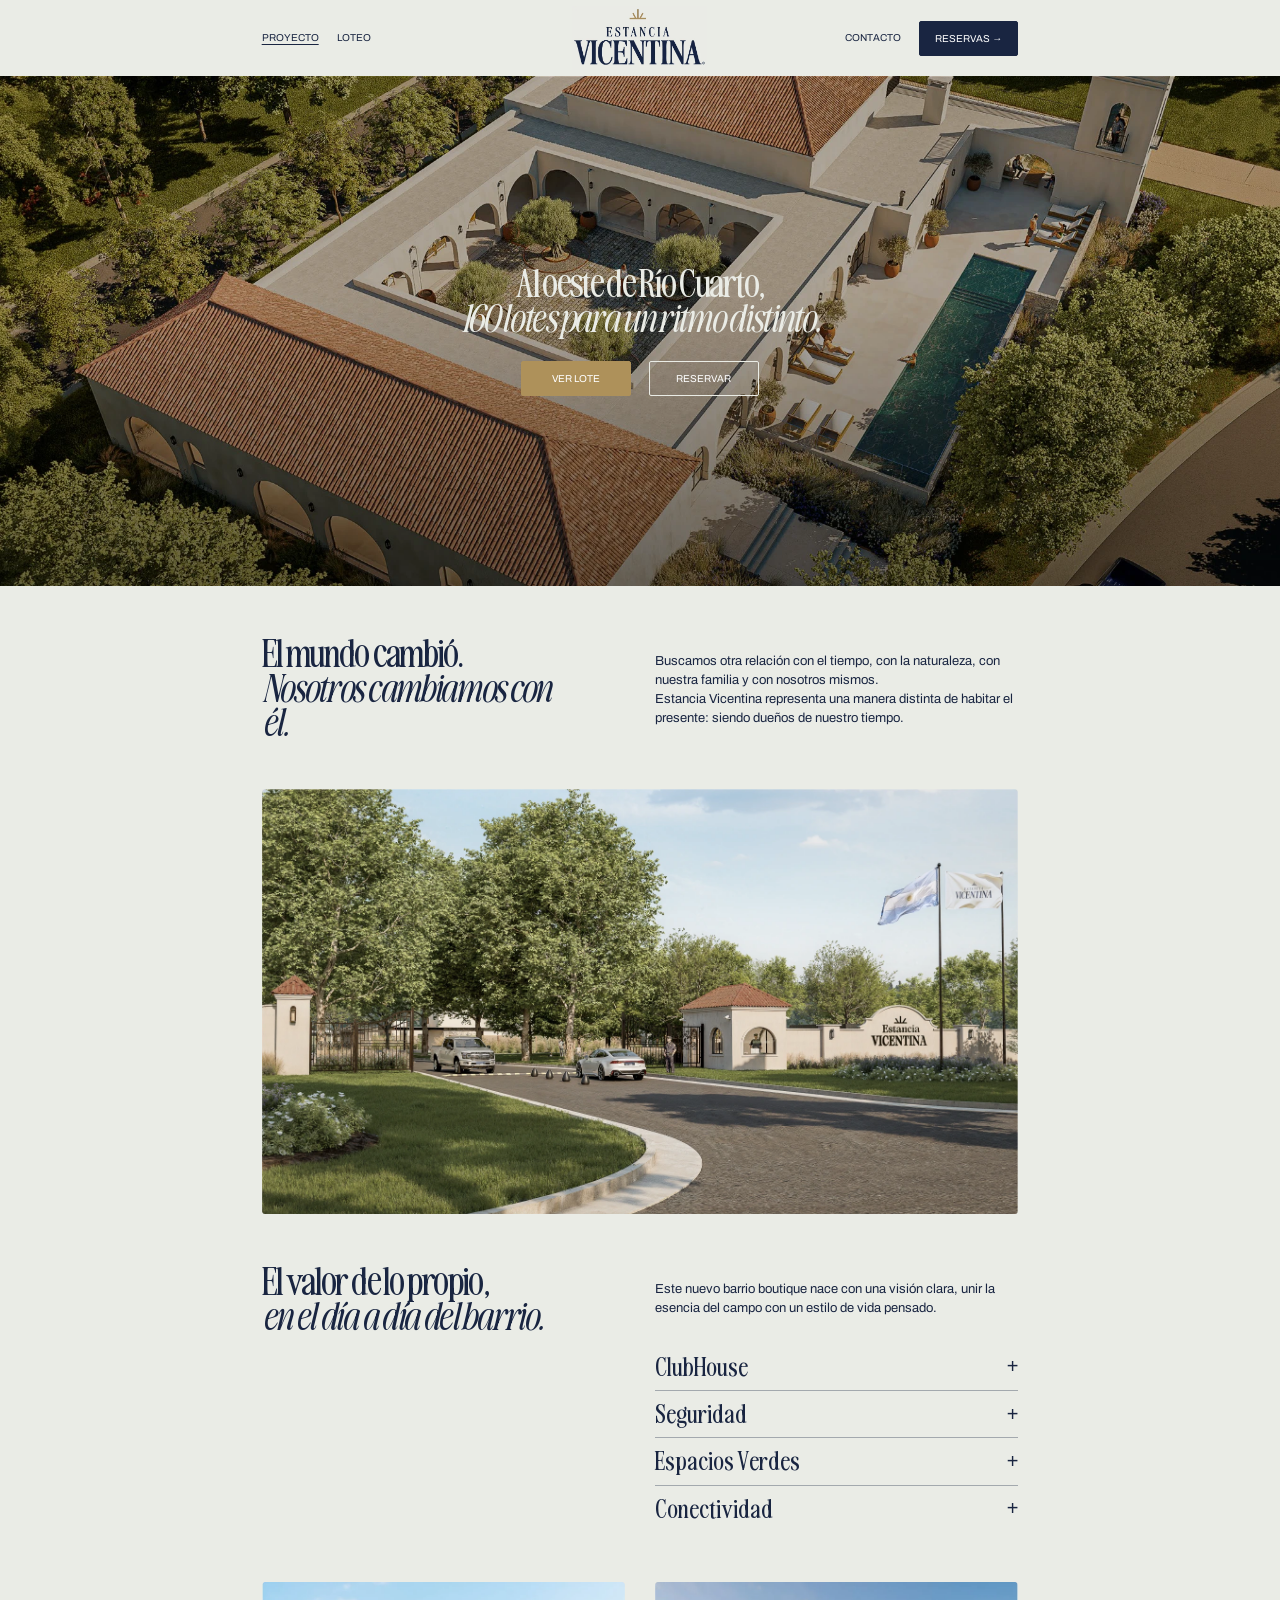
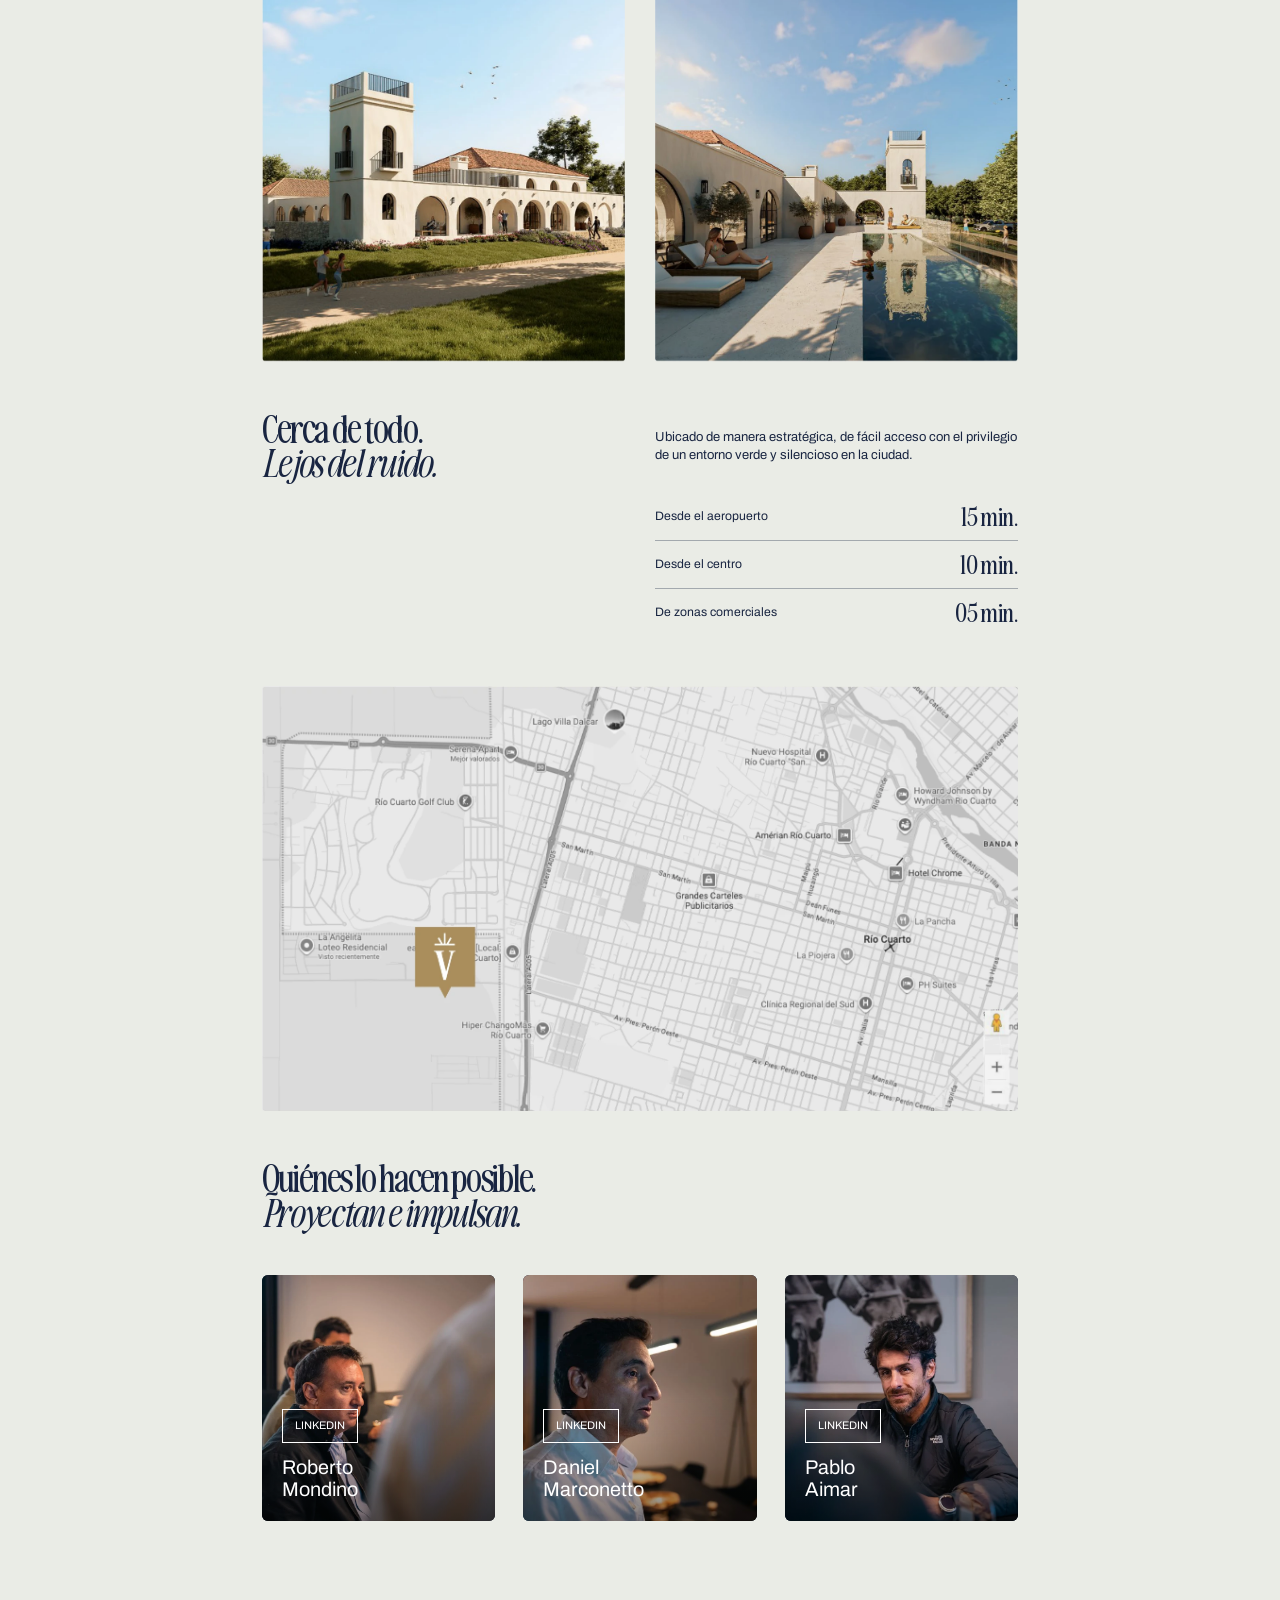
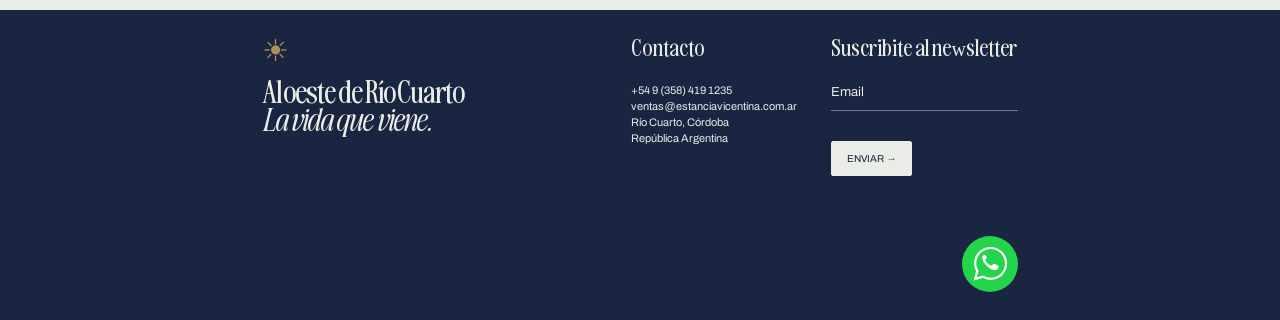
==== estancia-vicentina/index.html @ 6472059d "Primer commit" ====
<!doctype html>
<html lang="es-AR">
  <head>
    <meta charset="utf-8">
    <meta name="viewport" content="width=device-width, initial-scale=1">
    <title>Estancia Vicentina | La vida que viene</title>
    <meta name="description" content="Estancia Vicentina. 160 lotes al oeste de Río Cuarto, Córdoba. Conocé el proyecto, el loteo y las condiciones de pago.">
    <meta name="theme-color" content="#192541">
    <meta property="og:title" content="Estancia Vicentina | La vida que viene">
    <meta property="og:description" content="Al oeste de Río Cuarto. La vida que viene.">
    <meta property="og:type" content="website">
    <meta property="og:locale" content="es_AR">
    <meta property="og:image" content="assets/images/hero-home.webp">
    <link rel="icon" href="assets/images/logo.webp">
    <link rel="stylesheet" href="assets/css/styles.css">
    <script src="configuracion.js" defer>
    </script>
    <script src="assets/js/analytics.js" defer>
    </script>
    <script src="assets/js/app.js" defer>
    </script>
  </head>
  <body data-page="home">
    <a class="skip" href="#contenido">Saltar al contenido</a>
    <header class="site-header">
      <nav class="container nav" aria-label="Navegación principal">
        <div class="nav-left">
          <a href="index.html" data-page="home">PROYECTO</a>
          <a href="loteo.html" data-page="loteo">LOTEO</a>
        </div>
        <a class="brand" href="index.html" aria-label="Estancia Vicentina, inicio">
          <img src="assets/images/logo.webp" width="200" height="94" alt="Estancia Vicentina">
        </a>
        <div class="nav-right">
          <a href="contacto.html" data-page="contacto">CONTACTO</a>
          <a class="button" href="contacto.html#consulta" data-track="cta_click" data-label="Reservas menú">RESERVAS →</a>
        </div>
        <button class="menu-toggle" aria-expanded="false" aria-controls="mobile-menu" aria-label="Abrir menú">☰</button>
      </nav>
      <nav id="mobile-menu" class="mobile-menu" aria-label="Navegación móvil" hidden>
        <a href="index.html">Proyecto</a>
        <a href="loteo.html">Loteo</a>
        <a href="contacto.html">Contacto</a>
        <a href="contacto.html#consulta">Reservas →</a>
      </nav>
    </header>
    <main id="contenido">
      <section class="hero home-hero">
        <img src="assets/images/hero-home.webp" alt="Vista aérea del clubhouse de Estancia Vicentina" fetchpriority="high">
        <div class="hero-content">
          <h1>
            <span class="" data-content="hero">Al oeste de Río Cuarto,</span>
            <em class="" data-content="hero_italica">160 lotes para un ritmo distinto.</em>
          </h1>
          <div class="hero-actions">
            <a class="button gold" href="loteo.html" data-track="cta_click" data-label="VER LOTE">VER LOTE</a>
            <a class="button outline" href="contacto.html#consulta" data-track="cta_click" data-label="RESERVAR">RESERVAR</a>
          </div>
        </div>
      </section>
      <div class="container body-content">
        <section class="split">
          <h2>
            <span class="" data-content="cambio">El mundo cambió.</span>
            <em class="" data-content="cambio_italica">Nosotros cambiamos con él.</em>
          </h2>
          <p class="" data-content="cambio_texto">Buscamos otra relación con el tiempo, con la naturaleza, con nuestra familia y con nosotros mismos.
          Estancia Vicentina representa una manera distinta de habitar el presente: siendo dueños de nuestro tiempo.</p>
        </section>
        <img class="wide" src="assets/images/ingreso.webp" alt="Portal de ingreso rodeado de árboles" loading="lazy" decoding="async">
        <section class="split">
          <h2>
            <span class="" data-content="valor">El valor de lo propio,</span>
            <em class="" data-content="valor_italica">en el día a día del barrio.</em>
          </h2>
          <div>
            <p class="" data-content="valor_texto">Este nuevo barrio boutique nace con una visión clara, unir la esencia del campo con un estilo de vida pensado.</p>
            <div class="accordion">
              <details >
                <summary>ClubHouse</summary>
                <p class="" data-content="home_club">Un lugar de encuentro para disfrutar del barrio.</p>
              </details>
              <details >
                <summary>Seguridad</summary>
                <p class="" data-content="home_seguridad">Monitoreo activo las 24 horas y control de velocidad en las calles internas.</p>
              </details>
              <details >
                <summary>Espacios Verdes</summary>
                <p class="" data-content="home_verde">Un entorno verde y silencioso para vivir el interior.</p>
              </details>
              <details >
                <summary>Conectividad</summary>
                <p class="" data-content="home_conectividad">Ubicación estratégica y de fácil acceso en Río Cuarto.</p>
              </details>
            </div>
          </div>
        </section>
        <div class="image-pair">
          <img class="wide" src="assets/images/clubhouse-vertical.webp" alt="Arquitectura del clubhouse" loading="lazy" decoding="async">
          <img class="wide" src="assets/images/piscina.webp" alt="Piscina y galería del clubhouse" loading="lazy" decoding="async">
        </div>
        <section class="split">
          <h2>
            <span class="" data-content="cerca">Cerca de todo.</span>
            <em class="" data-content="cerca_italica">Lejos del ruido.</em>
          </h2>
          <div>
            <p class="" data-content="cerca_texto">Ubicado de manera estratégica, de fácil acceso con el privilegio de un entorno verde y silencioso en la ciudad.</p>
            <dl class="distances">
              <div>
                <dt>Desde el aeropuerto</dt>
                <dd>15 min.</dd>
              </div>
              <div>
                <dt>Desde el centro</dt>
                <dd>10 min.</dd>
              </div>
              <div>
                <dt>De zonas comerciales</dt>
                <dd>05 min.</dd>
              </div>
            </dl>
          </div>
        </section>
        <img class="wide" src="assets/images/ubicacion.webp" alt="Mapa de ubicación de Estancia Vicentina al oeste de Río Cuarto" loading="lazy" decoding="async">
        <section class="team">
          <h2>
            <span class="" data-content="equipo">Quiénes lo hacen posible.</span>
            <em class="" data-content="equipo_italica">Proyectan e impulsan.</em>
          </h2>
          <div class="team-grid">
            <article class="person">
              <img class="portrait" src="assets/images/roberto-mondino.webp" alt="Roberto Mondino" loading="lazy" decoding="async">
              <div>
                <a class="linkedin" data-linkedin="roberto-mondino" hidden>LINKEDIN</a>
                <h3>Roberto<br>Mondino</h3>
              </div>
            </article>
            <article class="person">
              <img class="portrait" src="assets/images/daniel-marconetto.webp" alt="Daniel Marconetto" loading="lazy" decoding="async">
              <div>
                <a class="linkedin" data-linkedin="daniel-marconetto" hidden>LINKEDIN</a>
                <h3>Daniel<br>Marconetto</h3>
              </div>
            </article>
            <article class="person">
              <img class="portrait" src="assets/images/pablo-aimar.webp" alt="Pablo Aimar" loading="lazy" decoding="async">
              <div>
                <a class="linkedin" data-linkedin="pablo-aimar" hidden>LINKEDIN</a>
                <h3>Pablo<br>Aimar</h3>
              </div>
            </article>
          </div>
        </section>
      </div>
    </main>
    <footer class="site-footer">
      <div class="container">
        <div class="footer-grid">
          <div>
            <span class="sun" aria-hidden="true">☀</span>
            <h2>
              <span class="" data-content="footer_titulo">Al oeste de Río Cuarto</span>
              <em class="" data-content="footer_titulo_italica">La vida que viene.</em>
            </h2>
          </div>
          <div>
            <h3>Contacto</h3>
            <address>
              <a data-phone data-track="phone_click">
              </a>
              <a data-email data-track="email_click">
              </a>Río Cuarto, Córdoba<br>República Argentina</address>
            </div>
            <div>
              <h3>Suscribite al newsletter</h3>
              <form data-form="newsletter">
                <label class="sr-only" for="newsletter-email">Email</label>
                <input id="newsletter-email" type="email" name="email" placeholder="Email" required autocomplete="email" maxlength="254">
                <button class="button light" type="submit">ENVIAR →</button>
                <p class="form-status" role="status">
                </p>
              </form>
            </div>
          </div>
          <div class="footer-bottom">
            <div class="socials">
              <a data-social="facebook" aria-label="Facebook" hidden>f</a>
              <a data-social="instagram" aria-label="Instagram" hidden>◎</a>
              <a data-social="x" aria-label="X" hidden>𝕏</a>
            </div>
            <button class="privacy-settings" hidden>Preferencias de medición</button>
            <a class="whatsapp" data-whatsapp data-track="whatsapp_click" aria-label="Consultar por WhatsApp" target="_blank" rel="noopener noreferrer">
              <svg viewBox="0 0 32 32" aria-hidden="true">
                <path d="M26 6A14 14 0 0 0 4 23L2 30l7-2A14 14 0 0 0 26 6Z" fill="none" stroke="currentColor" stroke-width="2"/>
                  <path d="M11 8c-3 0-3 4-1 7s6 7 10 7c3 0 4-3 3-4l-4-2-2 2c-3-1-5-3-6-6l2-1Z" fill="currentColor"/>
                  </svg>
                </a>
              </div>
            </div>
          </footer>
          <div class="consent" hidden role="region" aria-label="Preferencias de medición">
            <p>¿Nos permitís medir las visitas y las consultas para mejorar nuestras campañas?</p>
            <button data-consent="granted">Aceptar</button>
            <button data-consent="denied">Rechazar</button>
          </div>
          <noscript>
            <p>Para enviar consultas desde esta página, activá JavaScript o escribinos a ventas@estanciavicentina.com.ar.</p>
          </noscript>
        </body>
      </html>
---- estancia-vicentina/assets/css/styles.css ----
/* Diseño de las maquetas. Colores y medidas generales en un solo lugar. */
@font-face {
  font-family:Archivo;
  src:url('../fonts/Archivo-Regular-web.woff') format('woff');
  font-weight:400;
  font-display:swap;
}

@font-face {
  font-family:Vicentina;
  src:url('../fonts/AwesomeSerifVAR-Light-web.woff') format('woff');
  font-weight:400;
  font-display:swap;
}

@font-face {
  font-family:Vicentina;
  src:url('../fonts/AwesomeSerifItalicVAR-Light-web.woff') format('woff');
  font-style:italic;
  font-weight:400;
  font-display:swap;
}

:root {
  --paper:#eaece6;
  --navy:#192541;
  --gold:#ae915a;
  --line:#a3a9ae;
  --content:1200px;
  --gap:30px;
}

* {
  box-sizing:border-box;
}

html {
  scroll-behavior:smooth;
  scroll-padding-top:30px;
}

body {
  margin:0;
  background:var(--paper);
  color:var(--navy);
  font:400 clamp(13px,.936vw,19px)/1.45 Archivo,Arial,sans-serif;
}

a {
  color:inherit;
}

button,input,select,textarea {
  font:inherit;
  color:inherit;
}

button,a,input,select,textarea {
  touch-action:manipulation;
}

button,a {
  -webkit-tap-highlight-color:transparent;
}

button {
  cursor:pointer;
}

img {
  display:block;
  max-width:100%;
  height:auto;
}

button:focus-visible,a:focus-visible,input:focus-visible,select:focus-visible,textarea:focus-visible,summary:focus-visible {
  outline:2px solid var(--gold);
  outline-offset:5px;
}

[hidden] {
  display:none!important;
}

.container {
  width:59.1133%;
  max-width:var(--content);
  margin-inline:auto;
}

h1,h2,h3,p {
  margin:0;
}

h1,h2,h3 {
  font-family:Vicentina,Georgia,serif;
  font-weight:400;
}

h1,h2 {
  font-size:clamp(30px,2.562vw,52px);
  line-height:1.05;
  letter-spacing:-.04em;
}

h1 span,h2 span,h1 em,h2 em {
  display:block;
}

h1 em,h2 em {
  font-weight:400;
}

h3 {
  font-size:clamp(22px,1.48vw,30px);
  line-height:1.15;
}

p {
  white-space:pre-line;
}

p+p {
  margin-top:12px;
}

.site-header {
  height:clamp(76px,5.615vw,114px);
}

.nav {
  height:100%;
  display:grid;
  grid-template-columns:1fr auto 1fr;
  align-items:center;
  gap:15px;
}

.nav-left,.nav-right {
  display:flex;
  align-items:center;
  gap:clamp(18px,1.4vw,28px);
}

.nav-right {
  justify-content:flex-end;
}

.nav a {
  text-decoration:none;
  font-size:clamp(10px,.69vw,14px);
  white-space:nowrap;
}

.nav a[aria-current=page] {
  text-decoration:underline;
  text-underline-offset:3px;
}

.brand img {
  width:clamp(135px,9.85vw,200px);
}

.button {
  display:inline-flex;
  align-items:center;
  justify-content:center;
  background:var(--navy);
  color:white;
  border:1px solid var(--navy);
  border-radius:2px;
  text-decoration:none;
  padding:clamp(10px,.75vw,15px) clamp(15px,1vw,21px);
  font-size:clamp(10px,.715vw,14.5px);
  line-height:1.1;
  min-height:35px;
  transition:background .18s;
}

.button:hover {
  background:#2a3c60;
}

.gold {
  background:var(--gold);
  border-color:var(--gold);
}

.gold:hover {
  background:#947947;
}

.outline {
  background:transparent;
  border-color:#eaece5;
}

.outline:hover {
  background:#ffffff20;
}

.light {
  background:var(--paper);
  color:var(--navy);
  border-color:var(--paper);
}

.menu-toggle {
  display:none;
}

.hero {
  position:relative;
  width:100%;
  aspect-ratio:2030/703;
  overflow:hidden;
}

.hero>img {
  width:100%;
  height:100%;
  object-fit:cover;
}

.home-hero {
  aspect-ratio:2030/809;
}

.hero-content {
  position:absolute;
  inset:0;
  display:flex;
  flex-direction:column;
  align-items:center;
  justify-content:center;
  color:var(--paper);
  text-align:center;
  padding:24px;
}

.hero-content h1 {
  font-size:clamp(30px,2.56vw,52px);
}

.hero-actions {
  display:flex;
  gap:clamp(14px,1.4vw,28px);
  margin-top:clamp(22px,2vw,40px);
}

.hero-actions .button {
  min-width:clamp(110px,7.7vw,156px);
}

.body-content {
  padding-bottom:clamp(70px,7vw,142px);
}

.split {
  display:grid;
  grid-template-columns:1fr 1fr;
  gap:var(--gap);
  padding-block:clamp(50px,3.75vw,76px);
  align-items:start;
}

.split>div>p:first-child {
  margin-top:clamp(10px,1.25vw,25px);
}

.split>p {
  margin-top:clamp(10px,1.25vw,25px);
}

.wide {
  width:100%;
  aspect-ratio:1200/674;
  object-fit:cover;
  border-radius:3px;
}

.image-pair {
  display:grid;
  grid-template-columns:1fr 1fr;
  gap:var(--gap);
}

.image-pair .wide {
  aspect-ratio:585/611;
}

.accordion {
  margin-top:clamp(22px,2vw,40px);
}

details {
  border-bottom:1px solid var(--line);
}

details:last-child {
  border-bottom:0;
}

summary {
  font:400 clamp(22px,1.38vw,28px)/1.2 Vicentina,Georgia,serif;
  list-style:none;
  padding:10px 0;
  cursor:pointer;
  display:flex;
  justify-content:space-between;
  align-items:center;
}

summary::-webkit-details-marker {
  display:none;
}

summary:after {
  content:'+';
  font:300 20px Arial;
}

details[open] summary:after {
  content:'−';
}

details p {
  padding:0 0 15px;
}

.distances {
  margin:28px 0 0;
}

.distances div {
  display:flex;
  align-items:center;
  justify-content:space-between;
  border-bottom:1px solid var(--line);
  padding:8px 0;
}

.distances div:last-child {
  border:0;
}

.distances dt {
  font-size:.94em;
}

.distances dd {
  margin:0;
  font:400 clamp(22px,1.4vw,28px) Vicentina,Georgia,serif;
}

.team {
  padding-top:clamp(50px,3.75vw,76px);
}

.team-grid {
  display:grid;
  grid-template-columns:repeat(3,1fr);
  gap:28px;
  margin-top:clamp(35px,3.5vw,70px);
}

.person {
  position:relative;
  aspect-ratio:380/400;
  border-radius:6px;
  overflow:hidden;
  background:var(--navy);
  color:white;
}

.portrait {
  width:100%;
  height:100%;
  object-fit:cover;
  object-position:48% center;
}

.person:nth-child(2) .portrait {
  object-position:53% center;
}

.person:after {
  content:'';
  position:absolute;
  inset:50% 0 0;
  background:linear-gradient(transparent,#0007);
  pointer-events:none;
}

.person>div {
  position:absolute;
  bottom:20px;
  left:20px;
  z-index:1;
}

.person h3 {
  font:400 clamp(18px,1.55vw,31px)/1.1 Archivo,Arial,sans-serif;
}

.linkedin {
  display:inline-block;
  border:1px solid white;
  padding:8px 12px;
  font-size:11px;
  text-decoration:none;
  margin-bottom:14px;
}

.specs {
  list-style:none;
  padding:0;
  margin:24px 0 48px;
}

.specs li {
  border-bottom:1px solid var(--line);
  padding:15px 0;
}

.plan {
  padding-block:clamp(55px,5vw,100px);
}

.plan-image {
  width:100%;
  margin-top:clamp(35px,3vw,60px);
}

.plan-note {
  font-size:12px;
  margin-top:15px;
  color:#5b6372;
}

.payment h3 {
  font-size:clamp(22px,1.38vw,28px);
  border-bottom:1px solid var(--line);
  padding-bottom:8px;
  margin-top:14px;
}

.payment h3:first-child {
  margin-top:12px;
}

.payment p {
  margin:9px 0 20px;
}

.contact-form label {
  display:block;
  margin-bottom:24px;
}

.contact-form input,.contact-form textarea {
  display:block;
  width:100%;
  border:0;
  border-bottom:1px solid var(--line);
  background:transparent;
  border-radius:0;
  padding:8px 0;
  min-height:24px;
}

.contact-form label:has(input) {
  position:relative;
  margin-bottom:24px;
}

.contact-form select {
  display:block;
  width:100%;
  border:1px solid var(--line);
  background:transparent;
  padding:18px;
  margin-top:12px;
  border-radius:0;
}

.contact-form textarea {
  resize:vertical;
}

.form-status {
  font-size:13px;
  margin-top:14px;
  line-height:1.5;
}

.form-status:empty {
  display:none;
}

.form-status a {
  font-weight:bold;
}

.honeypot {
  position:absolute;
  left:-10000px;
  width:1px;
  height:1px;
  overflow:hidden;
}

.site-footer {
  background:var(--navy);
  color:var(--paper);
  padding:clamp(25px,2vw,40px) 0 28px;
}

.footer-grid {
  display:grid;
  grid-template-columns:2fr 1fr 1.1fr;
  gap:30px;
  min-height:clamp(200px,13vw,264px);
}

.site-footer h2 {
  font-size:clamp(27px,1.97vw,40px);
}

.sun {
  display:block;
  color:var(--gold);
  font-size:30px;
  line-height:1;
  margin-bottom:12px;
}

.site-footer h3 {
  font-size:clamp(20px,1.28vw,26px);
  margin-bottom:24px;
}

.site-footer address {
  font-style:normal;
  font-size:clamp(11px,.84vw,17px);
  line-height:1.45;
}

.site-footer address a {
  display:block;
  text-decoration:none;
  overflow-wrap:anywhere;
}

.site-footer input {
  border:0;
  border-bottom:1px solid #ffffff65;
  background:transparent;
  width:100%;
  padding:0 0 8px;
  border-radius:0;
  margin-bottom:30px;
  font-size:13px;
}

.site-footer input::placeholder {
  color:var(--paper);
}

.footer-bottom {
  display:flex;
  align-items:center;
  justify-content:space-between;
  min-height:50px;
  gap:20px;
}

.socials {
  display:flex;
  gap:8px;
}

.socials a {
  background:var(--paper);
  color:var(--navy);
  width:28px;
  height:28px;
  text-align:center;
  line-height:28px;
  text-decoration:none;
}

.whatsapp {
  width:56px;
  height:56px;
  border-radius:50%;
  background:#24d54b;
  color:white;
  display:flex;
  align-items:center;
  justify-content:center;
  margin-left:auto;
}

.whatsapp svg {
  width:35px;
  height:35px;
}

.privacy-settings {
  background:transparent;
  color:inherit;
  border:0;
  text-decoration:underline;
  font-size:12px;
}

.consent {
  position:fixed;
  bottom:20px;
  left:20px;
  right:20px;
  max-width:700px;
  z-index:20;
  background:var(--paper);
  border:1px solid var(--navy);
  padding:20px;
  box-shadow:0 6px 40px #0003;
  font-size:14px;
}

.consent button {
  background:var(--navy);
  color:white;
  border:1px solid var(--navy);
  padding:10px 18px;
  margin:14px 12px 0 0;
}

.consent button:last-child {
  background:transparent;
  color:var(--navy);
}

.sr-only,.skip:not(:focus) {
  position:absolute;
  clip-path:inset(50%);
  width:1px;
  height:1px;
  overflow:hidden;
}

.skip:focus {
  position:absolute;
  top:10px;
  left:10px;
  background:white;
  z-index:50;
  padding:12px;
}

.mobile-menu {
  padding:12px 24px;
  background:var(--paper);
  position:absolute;
  top:76px;
  left:0;
  right:0;
  z-index:10;
  box-shadow:0 8px 10px #0001;
}

.mobile-menu a {
  display:block;
  padding:14px;
  text-decoration:none;
}

@media(min-width:2030px) {
  .hero {
    max-height:780px;
  }
  .home-hero {
    max-height:900px;
  }
}

@media(max-width:1100px) {
  .container {
    width:76%;
  }
  .nav-left,.nav-right {
    gap:16px;
  }
  .footer-grid {
    grid-template-columns:1.6fr 1fr 1.1fr;
    gap:20px;
  }
  h1,h2 {
    font-size:35px;
  }
  .hero-content h1 {
    font-size:38px;
  }
}

@media(max-width:700px) {
  body {
    font-size:14px;
  }
  .container {
    width:calc(100% - 40px);
  }
  .site-header {
    height:76px;
  }
  .nav {
    display:flex;
    justify-content:space-between;
  }
  .brand img {
    width:135px;
  }
  .nav-left,.nav-right {
    display:none;
  }
  .menu-toggle {
    display:block;
    background:transparent;
    border:1px solid #19254140;
    border-radius:2px;
    font-size:24px;
    width:44px;
    height:44px;
  }
  .hero {
    height:300px;
    aspect-ratio:auto;
  }
  .home-hero {
    height:460px;
  }
  .hero-content h1 {
    font-size:35px;
    max-width:340px;
  }
  .hero-actions {
    margin-top:28px;
    gap:14px;
  }
  .button {
    min-height:44px;
    font-size:11px;
  }
  .split {
    grid-template-columns:1fr;
    gap:24px;
    padding-block:42px;
  }
  h1,h2 {
    font-size:36px;
    max-width:440px;
  }
  .split>p,.split>div>p:first-child {
    margin-top:0;
  }
  .wide {
    aspect-ratio:1.35;
  }
  .image-pair {
    gap:14px;
  }
  .image-pair .wide {
    aspect-ratio:.8;
  }
  .accordion {
    margin-top:24px;
  }
  .team-grid {
    gap:12px;
    grid-template-columns:1fr;
  }
  .person {
    aspect-ratio:1.15;
    max-height:440px;
  }
  .person h3 {
    font-size:27px;
  }
  .team {
    padding-top:42px;
  }
  .team-grid {
    margin-top:30px;
  }
  .portrait {
    object-position:center 35%;
  }
  .plan {
    padding-block:45px;
  }
  .plan-image {
    margin-top:28px;
  }
  .body-content {
    padding-bottom:60px;
  }
  .specs {
    margin:20px 0 25px;
  }
  .payment h3 {
    margin-top:12px;
  }
  .contact-form input {
    min-height:36px;
  }
  .footer-grid {
    grid-template-columns:1fr 1fr;
    gap:35px;
    min-height:0;
  }
  .footer-grid>div:first-child {
    grid-column:1/-1;
  }
  .site-footer {
    padding-block:30px;
  }
  .site-footer h2 {
    font-size:34px;
  }
  .site-footer h3 {
    font-size:23px;
    margin-bottom:15px;
  }
  .footer-bottom {
    margin-top:40px;
  }
  .site-footer address {
    font-size:12px;
  }
  .site-footer input {
    margin-bottom:18px;
  }
  .consent {
    left:10px;
    right:10px;
    bottom:10px;
  }
}

@media(prefers-reduced-motion:reduce) {
  html {
    scroll-behavior:auto;
  }
  * {
    transition:none!important;
  }
}

body[data-page="home"] .body-content>.split:first-child h2 {
  max-width:80%;
}

@media(max-width:700px) {
  body[data-page="home"] .body-content>.split:first-child h2 {
    max-width:100%;
  }
}
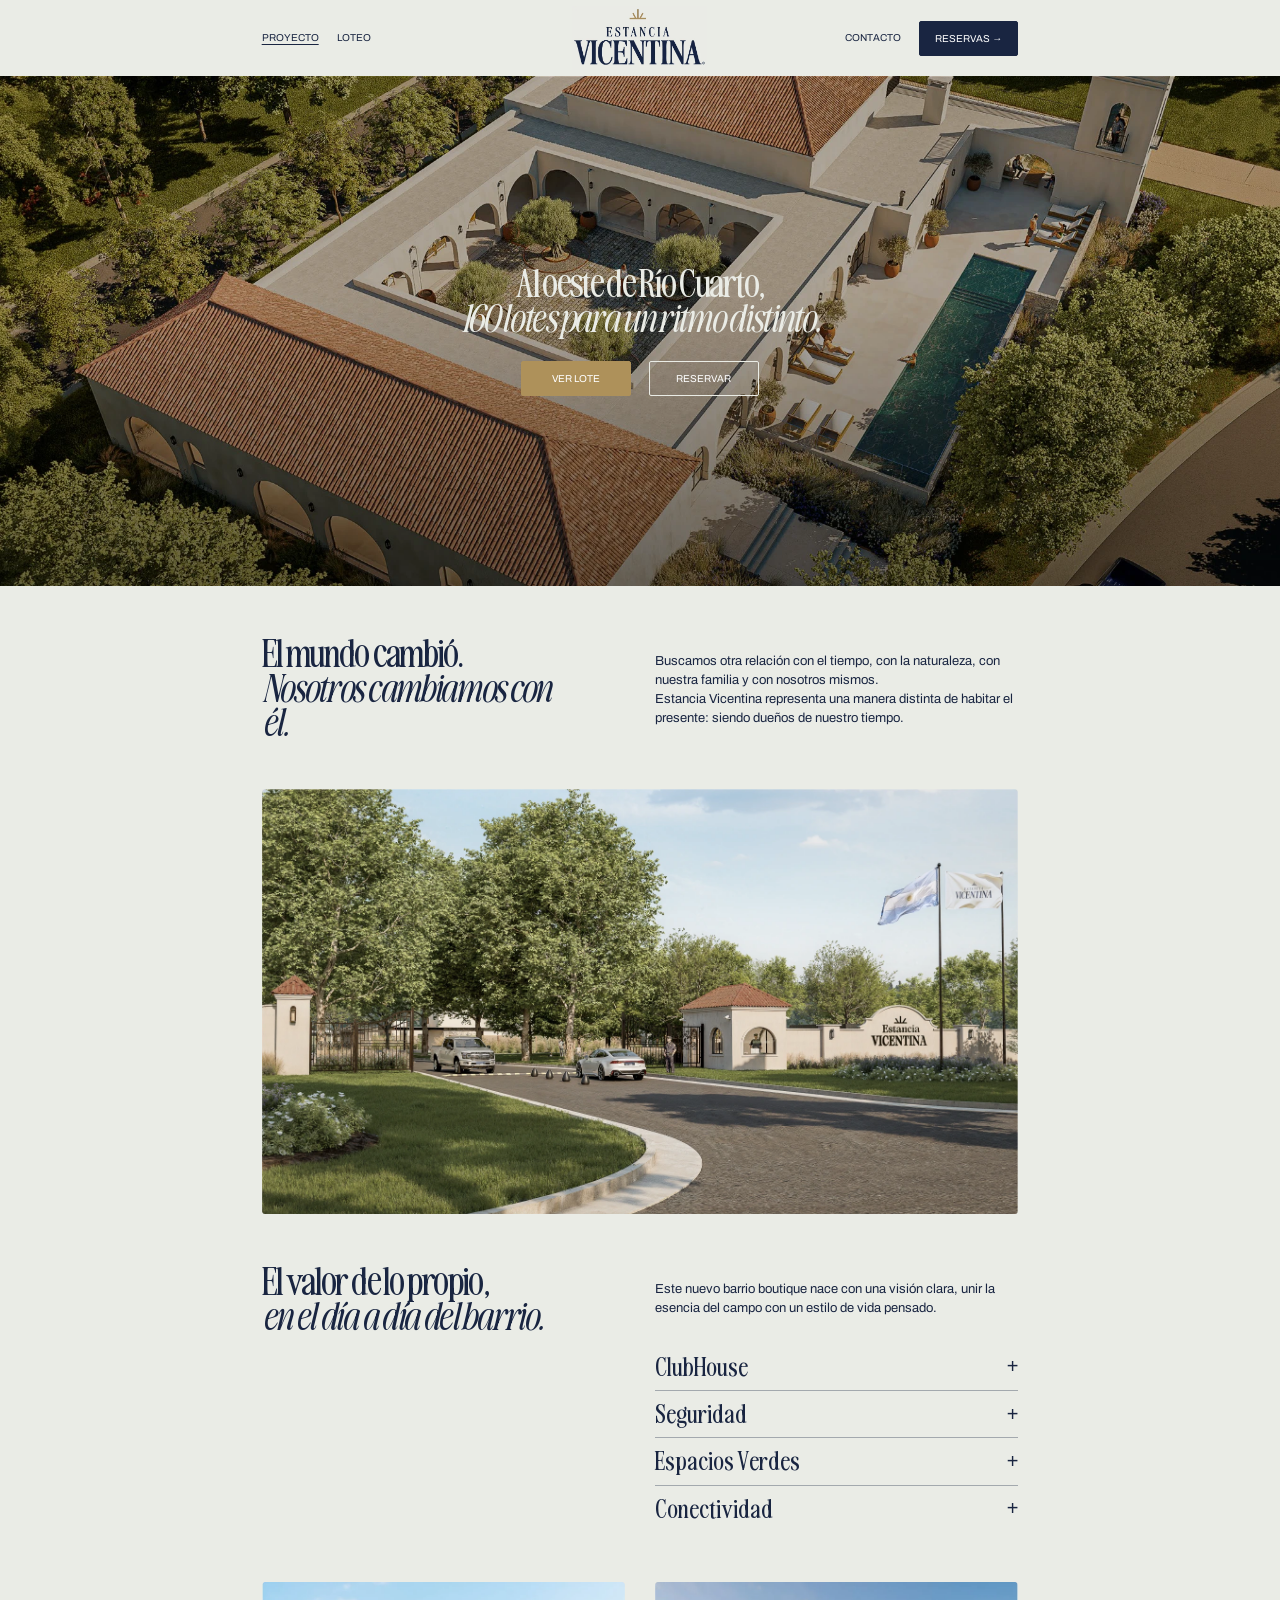
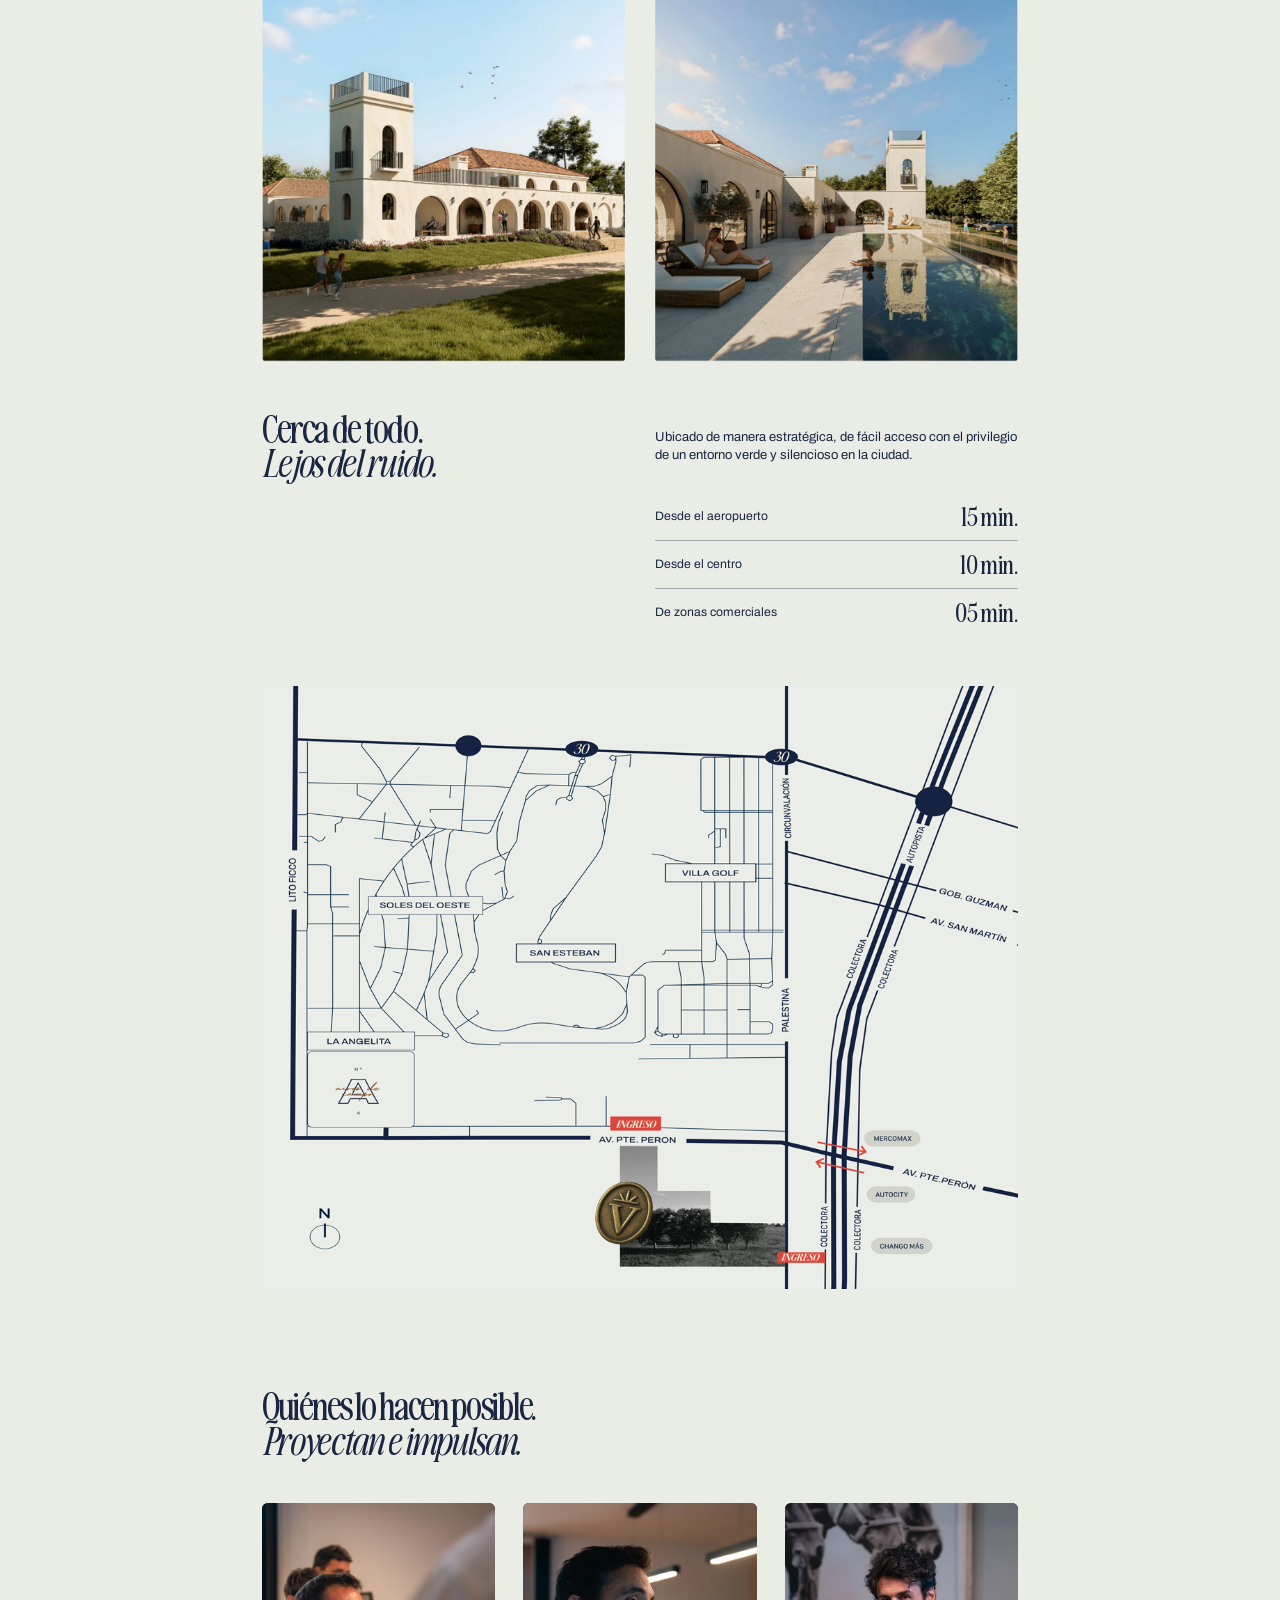
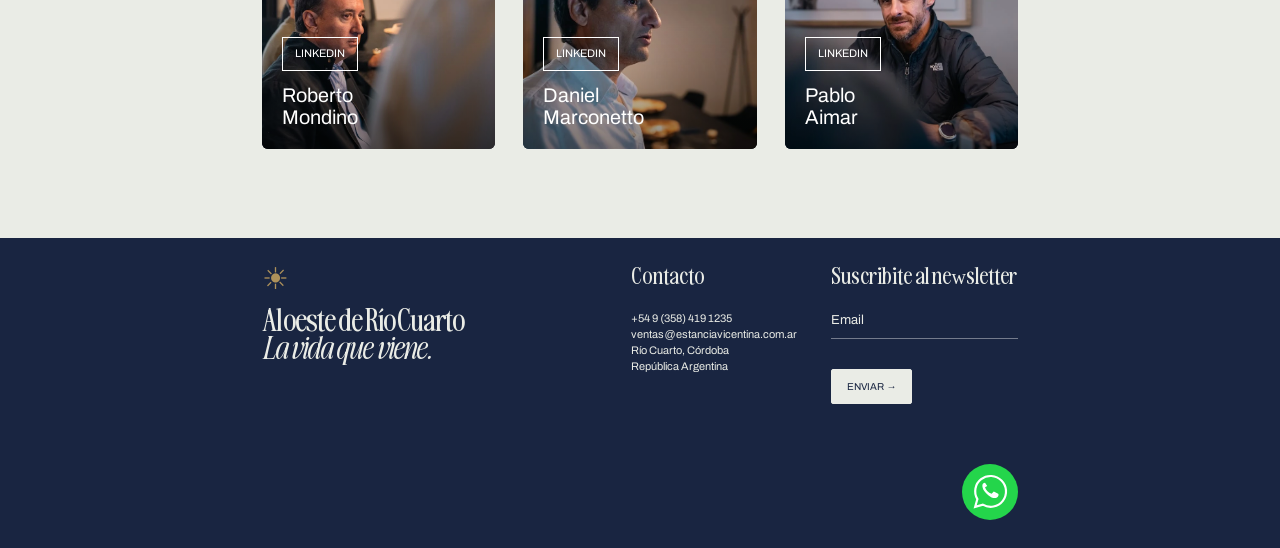
==== commit 7f3ffd1d: "remplazando imagenes" ====
--- a/estancia-vicentina/index.html
+++ b/estancia-vicentina/index.html
@@ -122,7 +122,14 @@
             </dl>
           </div>
         </section>
-        <img class="wide" src="assets/images/ubicacion.webp" alt="Mapa de ubicación de Estancia Vicentina al oeste de Río Cuarto" loading="lazy" decoding="async">
+       <img
+  class="wide mapa-ubicacion"
+  src="assets/images/ubicacion.webp.png"
+  alt="Mapa de ubicación de Estancia Vicentina al oeste de Río Cuarto"
+  loading="lazy"
+  decoding="async"
+>
+<section class="team">
         <section class="team">
           <h2>
             <span class="" data-content="equipo">Quiénes lo hacen posible.</span>
--- a/estancia-vicentina/assets/css/styles.css
+++ b/estancia-vicentina/assets/css/styles.css
@@ -675,7 +675,65 @@
   padding:14px;
   text-decoration:none;
 }
-
+img.mapa-ubicacion {
+  display: block;
+  width: 100%;
+  height: auto;
+  max-height: none;
+  aspect-ratio: auto;
+  object-fit: contain;
+}
+leyenda-lotes {
+  width: 100%;
+  max-width: 340px;
+  margin: 28px 0;
+  color: #192641;
+}
+
+.leyenda-lotes__fila {
+  display: flex;
+  align-items: center;
+  gap: 18px;
+  padding: 12px 0;
+  border-bottom: 1px solid #858996;
+  font-size: 22px;
+  line-height: 1.2;
+}
+
+.leyenda-lotes__fila:last-child {
+  border-bottom: none;
+}
+
+.leyenda-lotes__color {
+  display: block;
+  flex: 0 0 25px;
+  height: 25px;
+  border: 1px solid #858996;
+  border-radius: 2px;
+}
+
+.lote-raiz {
+  background-color: #eeeada;
+}
+
+.lote-origen {
+  background-color: #e1dbc4;
+}
+
+.lote-encuentro {
+  background-color: #6b7485;
+}
+
+.lote-reserva {
+  background-color: #414b63;
+}
+
+img.mapa-ubicacion:hover {
+  transform: none;
+}
+.leyenda-lotes {
+  margin-top: 48px;
+}
 @media(min-width:2030px) {
   .hero {
     max-height:780px;
@@ -867,3 +925,41 @@
   }
 }
 
+/* Animación sutil en las fotografías */
+@media (hover: hover) and (prefers-reduced-motion: no-preference) {
+  .wide,
+  .portrait {
+    transition: transform 0.8s ease;
+  }
+
+  /* Fotos de las secciones */
+  .wide:hover {
+    transform: scale(1.015);
+  }
+
+  /* Fotos de las personas: zoom dentro de la card */
+  .person:hover .portrait {
+    transform: scale(1.04);
+  }
+    img.mapa-ubicacion {
+    transition: transform 0.8s ease;
+  }
+
+  img.mapa-ubicacion:hover {
+    transform: scale(1.015);
+  }
+    .plan-image {
+    transition: transform 0.8s ease;
+  }
+
+  .plan-image:hover {
+    transform: scale(1.015);
+  }
+}
+
+
+@media (max-width: 700px) {
+  .leyenda-lotes {
+    margin-top: 32px;
+  }
+}
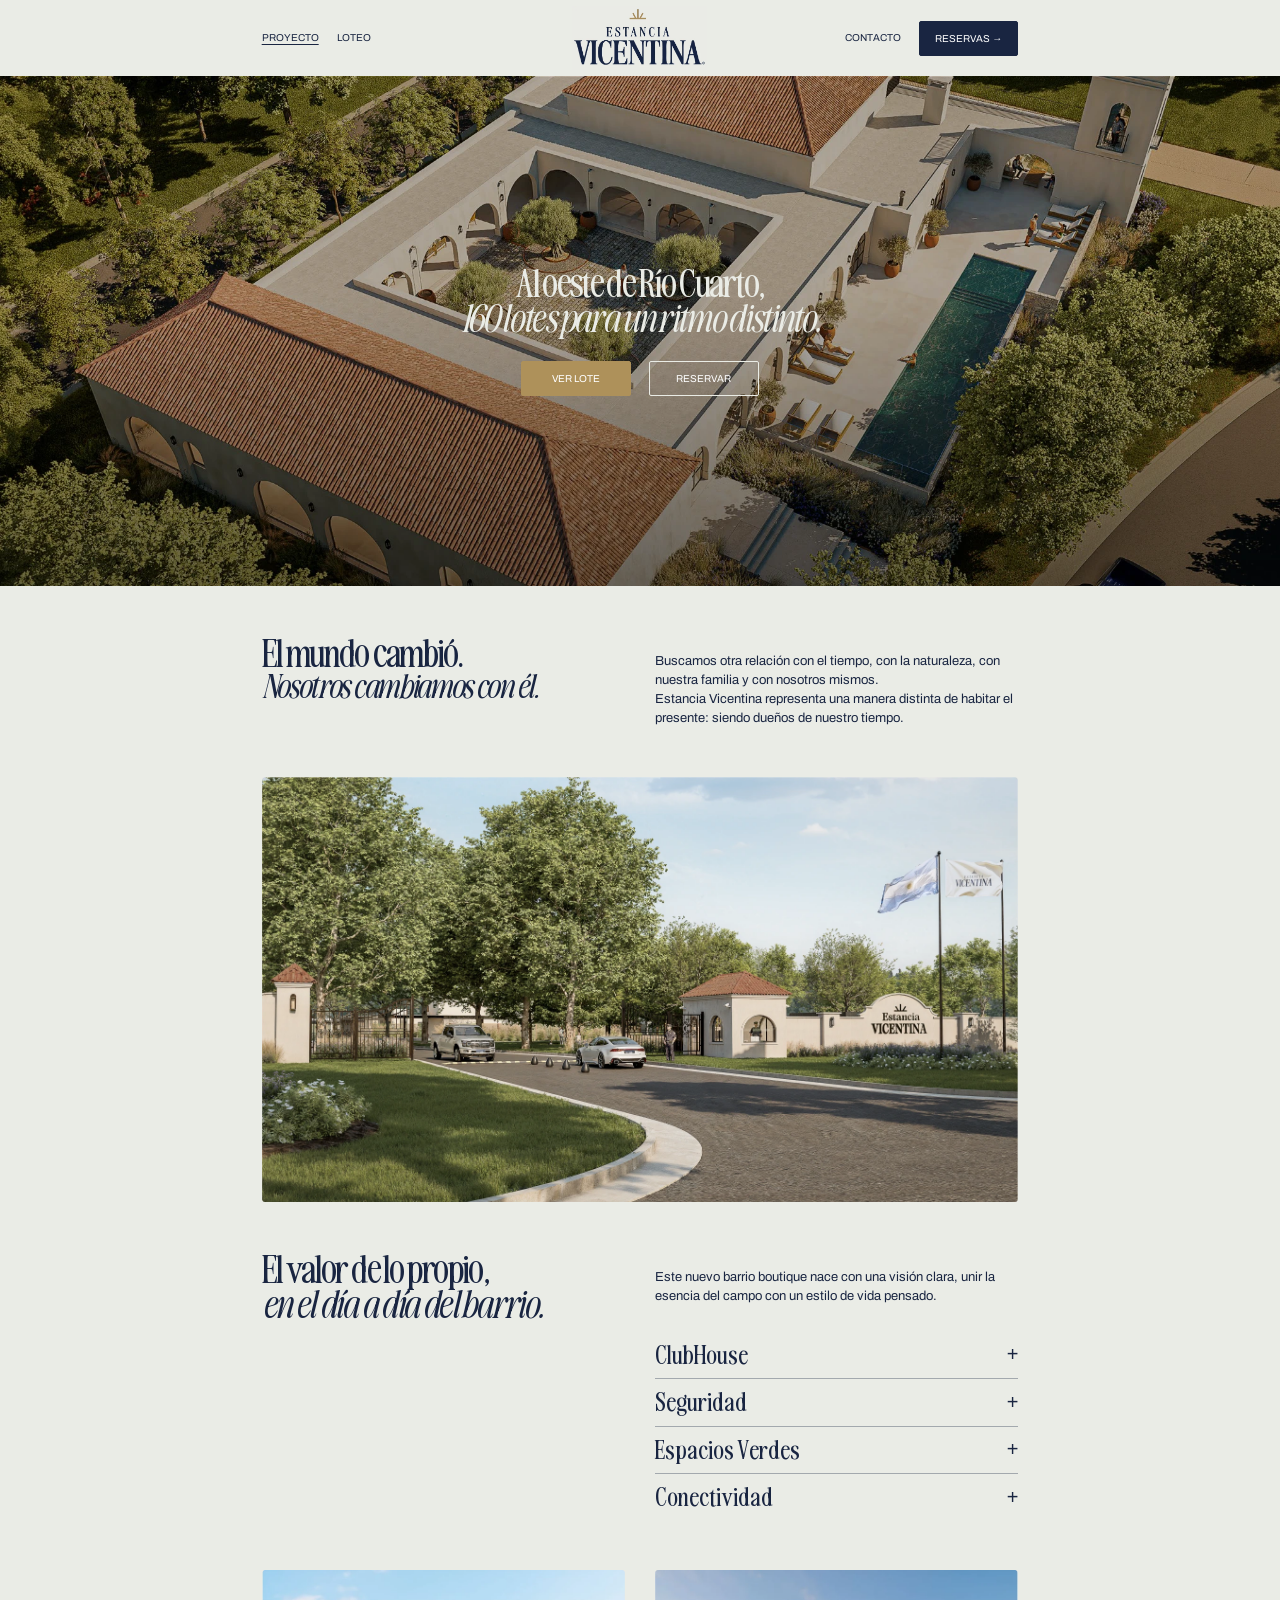
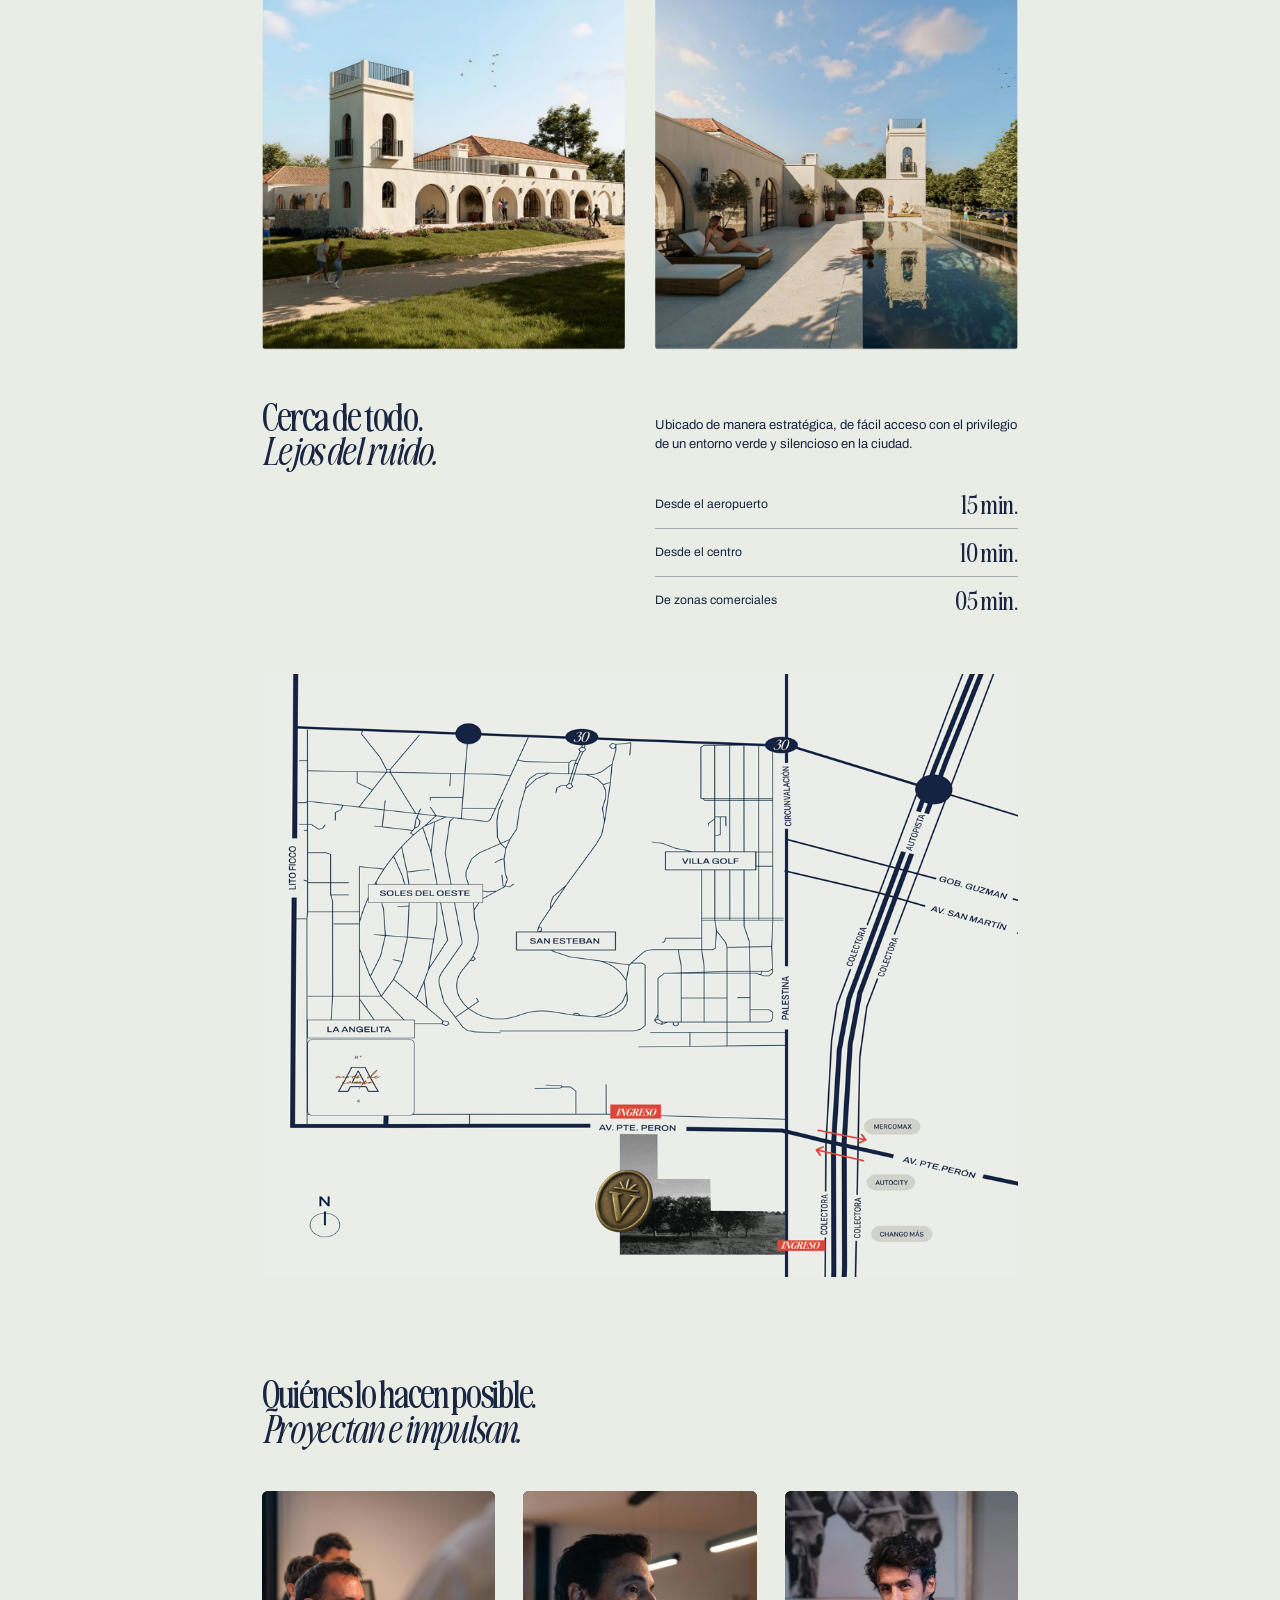
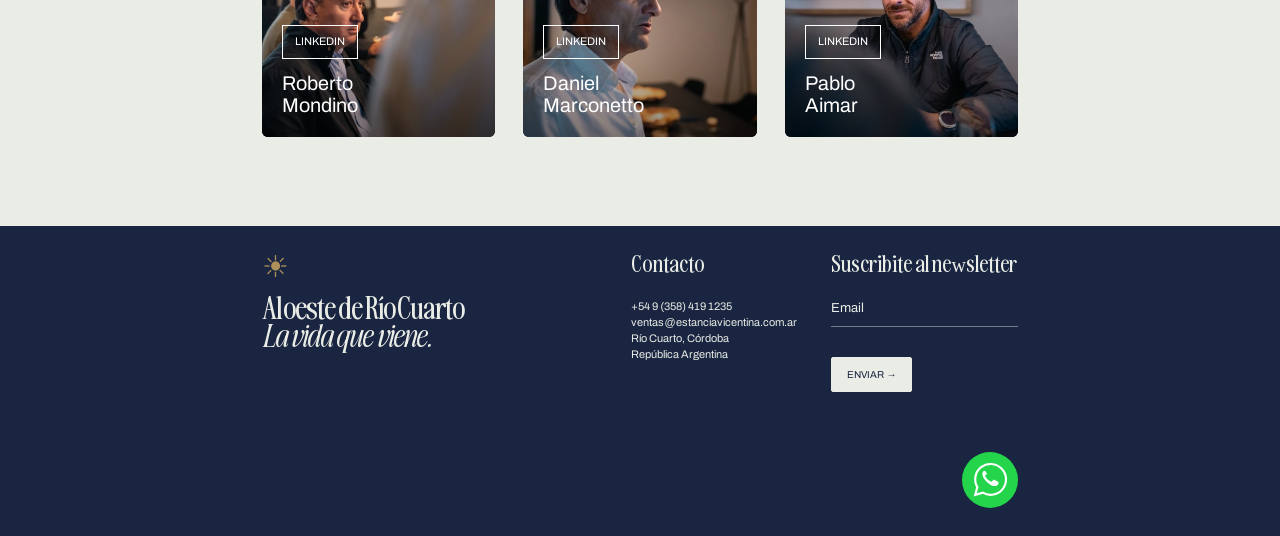
==== commit bb3e9658: "modificaciones" ====
--- a/estancia-vicentina/index.html
+++ b/estancia-vicentina/index.html
@@ -61,9 +61,11 @@
       <div class="container body-content">
         <section class="split">
           <h2>
-            <span class="" data-content="cambio">El mundo cambió.</span>
-            <em class="" data-content="cambio_italica">Nosotros cambiamos con él.</em>
-          </h2>
+  <span data-content="cambio">El mundo cambió.</span>
+  <em class="titulo-cambio" data-content="cambio_italica">
+    Nosotros cambiamos con él.
+  </em>
+</h2>
           <p class="" data-content="cambio_texto">Buscamos otra relación con el tiempo, con la naturaleza, con nuestra familia y con nosotros mismos.
           Estancia Vicentina representa una manera distinta de habitar el presente: siendo dueños de nuestro tiempo.</p>
         </section>
--- a/estancia-vicentina/assets/css/styles.css
+++ b/estancia-vicentina/assets/css/styles.css
@@ -962,4 +962,10 @@
   .leyenda-lotes {
     margin-top: 32px;
   }
+}
+@media (min-width: 1024px) {
+  .titulo-cambio {
+    font-size: 0.88em;
+    white-space: nowrap;
+  }
 }
